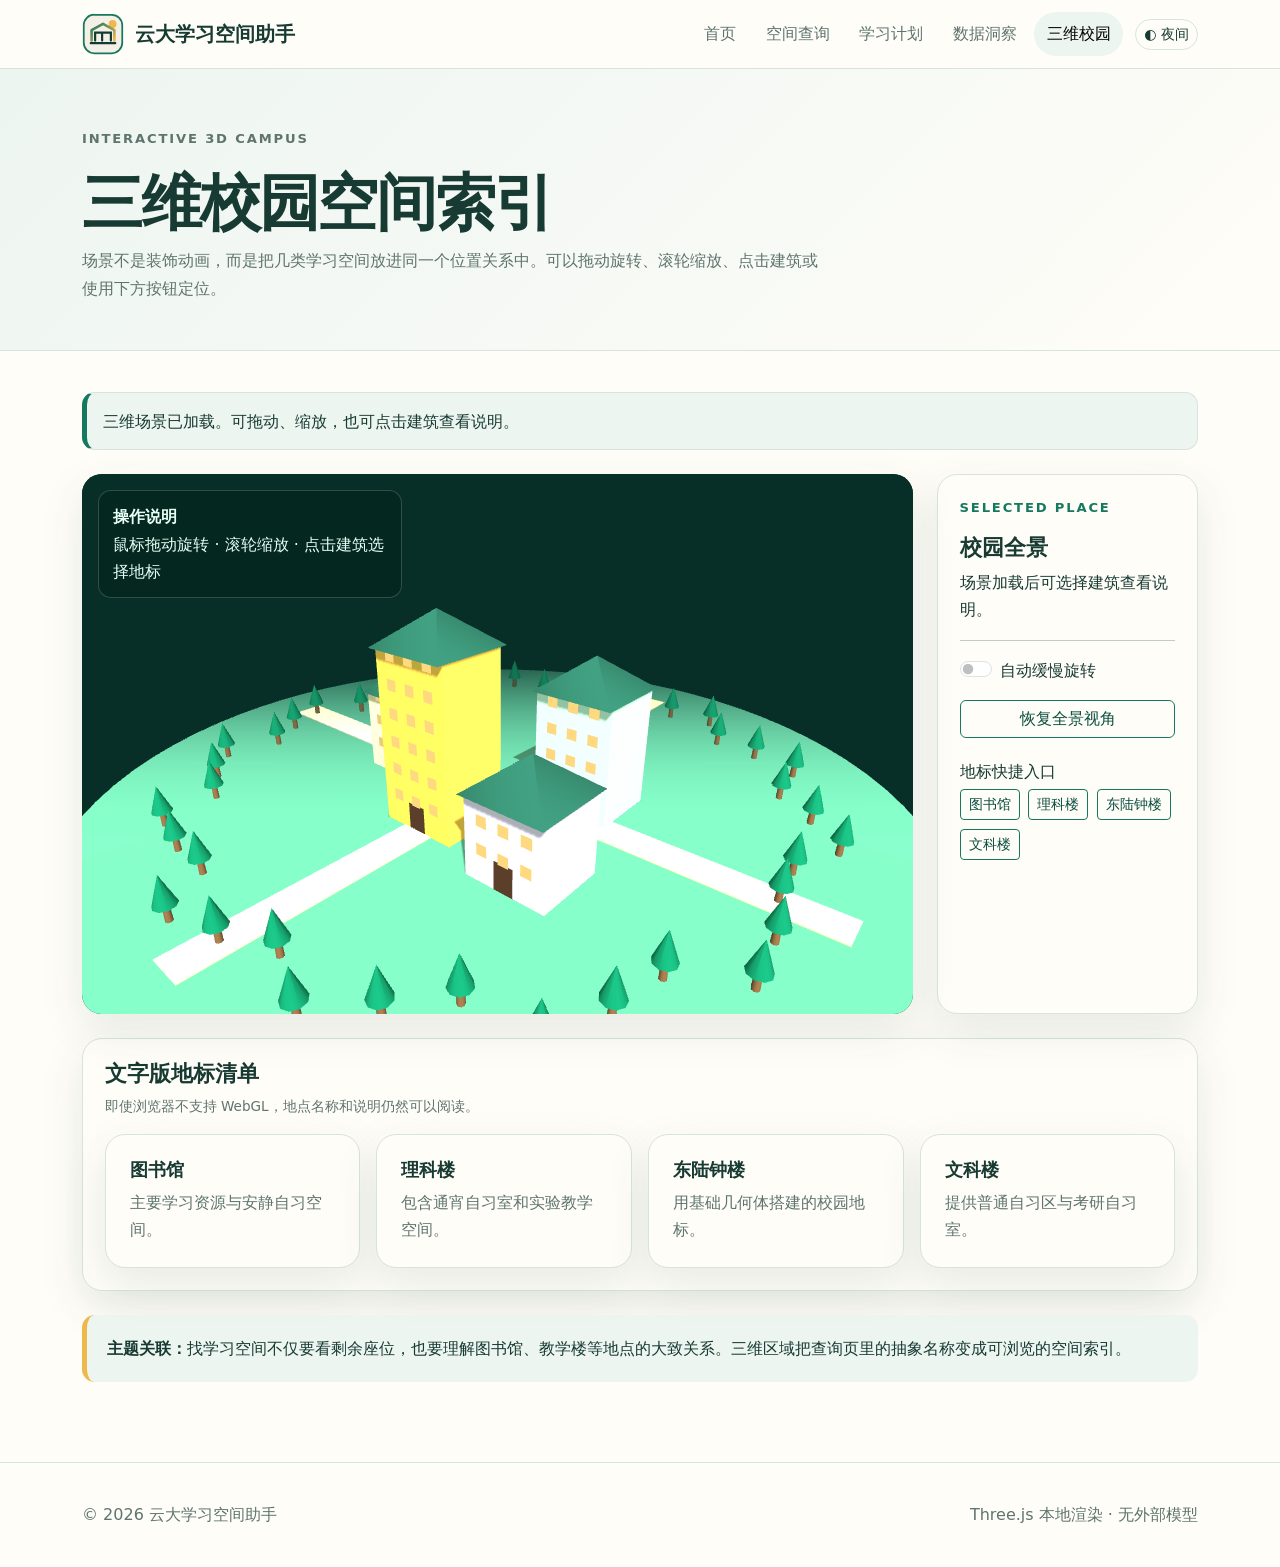
==== campus.html @ c3020cea "feat: 完成空间计划图表与三维交互" ====
<!doctype html>
<html lang="zh-CN">
<head>
  <meta charset="utf-8"><meta name="viewport" content="width=device-width, initial-scale=1"><meta name="description" content="可旋转、缩放和选择地标的三维校园学习空间场景。"><title>三维校园｜云大学习空间助手</title>
  <link rel="icon" href="assets/img/logo.svg" type="image/svg+xml"><link rel="stylesheet" href="libs/bootstrap-5.3.8.min.css"><link rel="stylesheet" href="assets/css/app.css">
</head>
<body data-page="campus">
  <a class="skip-link" href="#main">跳到主要内容</a>
  <header class="site-header"><nav class="navbar navbar-expand-lg" aria-label="主导航"><div class="container"><a class="navbar-brand" href="index.html"><img src="assets/img/logo.svg" alt=""><span>云大学习空间助手</span></a><button class="navbar-toggler" type="button" data-bs-toggle="collapse" data-bs-target="#mainNav" aria-controls="mainNav" aria-expanded="false" aria-label="展开导航"><span class="navbar-toggler-icon"></span></button><div class="collapse navbar-collapse" id="mainNav"><ul class="navbar-nav ms-auto align-items-lg-center gap-lg-1"><li class="nav-item"><a class="nav-link" data-nav="home" href="index.html">首页</a></li><li class="nav-item"><a class="nav-link" data-nav="spaces" href="spaces.html">空间查询</a></li><li class="nav-item"><a class="nav-link" data-nav="plans" href="plans.html">学习计划</a></li><li class="nav-item"><a class="nav-link" data-nav="insights" href="insights.html">数据洞察</a></li><li class="nav-item"><a class="nav-link" data-nav="campus" href="campus.html">三维校园</a></li><li class="nav-item ms-lg-2"><button class="btn btn-sm theme-button" id="themeToggle" type="button" aria-pressed="false">◐ 夜间</button></li></ul></div></div></nav></header>
  <main id="main">
    <section class="page-hero"><div class="container"><p class="eyebrow">Interactive 3D campus</p><h1>三维校园空间索引</h1><p>场景不是装饰动画，而是把几类学习空间放进同一个位置关系中。可以拖动旋转、滚轮缩放、点击建筑或使用下方按钮定位。</p></div></section>
    <div class="page-main"><div class="container">
      <div id="campusStatus" class="status-banner mb-4" role="status" aria-live="polite">正在读取三维地标数据……</div>
      <div class="row g-4">
        <div class="col-xl-9"><section class="scene-shell" aria-labelledby="sceneTitle"><div class="scene-help"><strong id="sceneTitle">操作说明</strong><span>鼠标拖动旋转 · 滚轮缩放 · 点击建筑选择地标</span></div><div id="campusScene" tabindex="0" role="application" aria-label="可交互的三维校园场景"></div></section></div>
        <div class="col-xl-3"><aside class="panel h-100" aria-labelledby="landmarkName"><p class="eyebrow">Selected place</p><h2 id="landmarkName">校园全景</h2><p id="landmarkDescription">场景加载后可选择建筑查看说明。</p><hr><div class="form-check form-switch mb-3"><input class="form-check-input" id="autoRotate" type="checkbox"><label class="form-check-label" for="autoRotate">自动缓慢旋转</label></div><button class="btn btn-outline-brand w-100" id="resetScene" type="button">恢复全景视角</button><h3 class="h6 mt-4">地标快捷入口</h3><div class="landmark-buttons" id="landmarkButtons"></div></aside></div>
      </div>
      <section class="panel mt-4" aria-labelledby="fallbackTitle"><h2 id="fallbackTitle">文字版地标清单</h2><p class="chart-note">即使浏览器不支持 WebGL，地点名称和说明仍然可以阅读。</p><div class="row g-3" id="landmarkTextList"></div></section>
      <div class="callout mt-4"><strong>主题关联：</strong>找学习空间不仅要看剩余座位，也要理解图书馆、教学楼等地点的大致关系。三维区域把查询页里的抽象名称变成可浏览的空间索引。</div>
    </div></div>
  </main>
  <footer class="site-footer"><div class="container d-flex flex-wrap justify-content-between gap-2"><span>© <span data-current-year></span> 云大学习空间助手</span><span>Three.js 本地渲染 · 无外部模型</span></div></footer>
  <script src="libs/bootstrap-5.3.8.bundle.min.js" defer></script><script src="libs/jquery-3.7.1.min.js" defer></script><script src="libs/three-0.128.0.min.js" defer></script><script src="libs/OrbitControls-0.128.0.js" defer></script><script src="assets/js/common.js" defer></script><script src="assets/js/campus.js" defer></script>
</body>
</html>
---- assets/css/app.css ----
:root {
  --ink: #173a32;
  --muted: #5f746e;
  --brand: #16785f;
  --brand-dark: #0b4f40;
  --accent: #efb84c;
  --paper: #fffdf8;
  --soft: #edf5f1;
  --line: #d7e3de;
  --danger: #b83b42;
  --shadow: 0 16px 45px rgba(20, 64, 53, .1);
  --radius: 1.25rem;
}

[data-theme="night"] {
  --ink: #ebf7f2;
  --muted: #b6c9c2;
  --brand: #66c5a4;
  --brand-dark: #d6f6e9;
  --accent: #f6c96e;
  --paper: #102621;
  --soft: #18352e;
  --line: #31534a;
  --danger: #ff9297;
  --shadow: 0 16px 45px rgba(0, 0, 0, .24);
}

* { box-sizing: border-box; }
html { scroll-behavior: smooth; }
body {
  min-height: 100vh;
  color: var(--ink);
  background: var(--paper);
  font-family: "Microsoft YaHei", "PingFang SC", system-ui, sans-serif;
  line-height: 1.7;
}
a { color: var(--brand); }
img { max-width: 100%; }
button, input, select, textarea { font: inherit; }
:focus-visible { outline: 3px solid var(--accent); outline-offset: 3px; }

.skip-link {
  position: fixed; left: 1rem; top: -5rem; z-index: 2000;
  padding: .7rem 1rem; background: var(--ink); color: var(--paper); border-radius: .6rem;
}
.skip-link:focus { top: 1rem; }

.site-header {
  position: sticky; top: 0; z-index: 1000;
  background: color-mix(in srgb, var(--paper) 91%, transparent);
  border-bottom: 1px solid var(--line); backdrop-filter: blur(14px);
}
.navbar-brand { display: flex; align-items: center; gap: .7rem; color: var(--ink); font-weight: 800; }
.navbar-brand img { width: 42px; height: 42px; }
.nav-link { color: var(--muted); border-radius: 99px; padding-inline: .8rem !important; }
.nav-link:hover, .nav-link.active { color: var(--brand-dark); background: var(--soft); }
.theme-button { border: 1px solid var(--line); color: var(--ink); background: var(--paper); border-radius: 99px; }

.hero { padding: 4.8rem 0 3.5rem; overflow: hidden; }
.eyebrow { color: var(--brand); font-size: .82rem; font-weight: 800; letter-spacing: .14em; text-transform: uppercase; }
.display-title { font-size: clamp(2.45rem, 6vw, 5.4rem); font-weight: 900; line-height: 1.04; letter-spacing: -.045em; }
.display-title span { color: var(--brand); }
.lead-copy { max-width: 42rem; color: var(--muted); font-size: 1.08rem; }
.hero-art { filter: drop-shadow(0 28px 38px rgba(20, 64, 53, .15)); }
.hero-actions { display: flex; flex-wrap: wrap; gap: .8rem; }

.btn-brand { color: #fff; background: var(--brand); border-color: var(--brand); }
.btn-brand:hover { color: #fff; background: var(--brand-dark); border-color: var(--brand-dark); }
.btn-outline-brand { color: var(--brand-dark); border-color: var(--brand); }
.btn-outline-brand:hover { color: #fff; background: var(--brand); }

.section { padding: 4.6rem 0; }
.section-soft { background: var(--soft); }
.section-heading { max-width: 48rem; margin-bottom: 2rem; }
.section-heading h1, .section-heading h2 { font-weight: 850; letter-spacing: -.025em; }
.section-heading p { color: var(--muted); }

.feature-card, .panel, .metric-card, .notice-card, .space-card, .task-card {
  background: var(--paper); border: 1px solid var(--line); border-radius: var(--radius); box-shadow: var(--shadow);
}
.feature-card { height: 100%; padding: 1.5rem; }
.feature-number { display: grid; place-items: center; width: 2.7rem; height: 2.7rem; border-radius: .9rem; background: var(--soft); color: var(--brand); font-weight: 900; }
.feature-card h3 { margin-top: 1rem; font-size: 1.13rem; font-weight: 800; }
.feature-card p { margin: 0; color: var(--muted); }

.metric-card { padding: 1.25rem; }
.metric-label { color: var(--muted); font-size: .88rem; }
.metric-value { display: block; margin-top: .15rem; color: var(--brand-dark); font-size: 2rem; font-weight: 900; }
.metric-note { color: var(--muted); font-size: .8rem; }

.page-hero { padding: 3.7rem 0 2rem; background: linear-gradient(135deg, var(--soft), var(--paper)); border-bottom: 1px solid var(--line); }
.page-hero h1 { font-size: clamp(2rem, 5vw, 3.8rem); font-weight: 900; letter-spacing: -.035em; }
.page-hero p { max-width: 46rem; color: var(--muted); }
.page-main { padding: 2.6rem 0 5rem; }

.status-banner { padding: .9rem 1rem; border: 1px solid var(--line); border-left: 5px solid var(--brand); border-radius: .8rem; background: var(--soft); }
.status-banner[data-kind="error"] { border-left-color: var(--danger); }
.status-banner[data-kind="warning"] { border-left-color: var(--accent); }
.panel { padding: 1.35rem; }
.panel h2 { font-size: 1.35rem; font-weight: 850; }
.form-label { color: var(--ink); font-weight: 700; }
.form-control, .form-select { color: var(--ink); background-color: var(--paper); border-color: var(--line); }
.form-control:focus, .form-select:focus { color: var(--ink); background-color: var(--paper); border-color: var(--brand); box-shadow: 0 0 0 .25rem rgba(22, 120, 95, .16); }

.notice-card { height: 100%; padding: 1.1rem; box-shadow: none; }
.notice-card h3 { margin: .5rem 0 .3rem; font-size: 1rem; font-weight: 800; }
.notice-card p { margin: 0; color: var(--muted); font-size: .9rem; }
.notice-meta { display: flex; justify-content: space-between; align-items: center; color: var(--muted); font-size: .78rem; }
.notice-level { color: var(--brand-dark); background: var(--soft); border-radius: 99px; padding: .15rem .55rem; font-weight: 800; }

.filter-grid { display: grid; grid-template-columns: 2fr 1fr 1fr 1fr; gap: .9rem; }
.result-meta { color: var(--muted); font-size: .9rem; }
.space-grid { display: grid; grid-template-columns: repeat(3, minmax(0, 1fr)); gap: 1rem; }
.space-card { display: flex; flex-direction: column; min-width: 0; padding: 1.2rem; box-shadow: none; }
.space-card h3 { margin: .6rem 0 .25rem; font-size: 1.05rem; font-weight: 850; }
.space-card p { color: var(--muted); font-size: .86rem; }
.space-card .availability { margin-left: auto; color: var(--brand-dark); font-weight: 900; white-space: nowrap; }
.space-card-top { display: flex; gap: .7rem; align-items: start; }
.status-chip { display: inline-flex; align-items: center; gap: .35rem; border-radius: 99px; padding: .18rem .55rem; font-size: .75rem; font-weight: 800; }
.status-chip::before { content: ""; width: .48rem; height: .48rem; border-radius: 50%; background: currentColor; }
.status-open { color: #0b6a49; background: #dff5e9; }
.status-closed { color: #8a4b15; background: #fff0d7; }
[data-theme="night"] .status-open { color: #8ce0bb; background: #193c31; }
[data-theme="night"] .status-closed { color: #ffd18e; background: #49351b; }
.tag-list { display: flex; flex-wrap: wrap; gap: .35rem; margin: .6rem 0 1rem; }
.tag { color: var(--muted); background: var(--soft); border-radius: .45rem; padding: .12rem .42rem; font-size: .72rem; }
.seat-meter { height: .45rem; margin-top: auto; overflow: hidden; background: var(--soft); border-radius: 99px; }
.seat-meter span { display: block; height: 100%; background: linear-gradient(90deg, var(--brand), var(--accent)); }
.space-actions { display: flex; justify-content: space-between; gap: .55rem; margin-top: 1rem; }
.space-actions .btn { flex: 1; }

.empty-state { grid-column: 1 / -1; padding: 2.4rem 1rem; color: var(--muted); background: var(--soft); border: 1px dashed var(--line); border-radius: var(--radius); text-align: center; }
.custom-badge { color: #fff; background: #7c4bc2; border-radius: 99px; padding: .14rem .5rem; font-size: .7rem; font-weight: 700; }

.task-list { display: grid; gap: .8rem; margin: 0; padding: 0; list-style: none; }
.task-card { display: grid; grid-template-columns: auto 1fr auto; gap: .9rem; align-items: center; padding: 1rem; box-shadow: none; }
.task-card[data-done="true"] .task-title { color: var(--muted); text-decoration: line-through; }
.task-title { display: block; font-weight: 800; }
.task-meta { display: block; color: var(--muted); font-size: .82rem; }
.task-actions { display: flex; gap: .35rem; }
.progress { height: .7rem; background: var(--soft); }
.progress-bar { background-color: var(--brand); }

.chart-box { width: 100%; height: 360px; }
.chart-note { color: var(--muted); font-size: .85rem; }
.data-check-table { min-width: 620px; }
.table { --bs-table-color: var(--ink); --bs-table-bg: var(--paper); --bs-table-border-color: var(--line); }

.scene-shell { position: relative; overflow: hidden; min-height: 540px; border-radius: var(--radius); background: #082f27; box-shadow: var(--shadow); }
#campusScene { width: 100%; height: 540px; }
#campusScene canvas { display: block; width: 100%; height: 100%; }
.scene-help { position: absolute; left: 1rem; top: 1rem; max-width: 19rem; padding: .75rem .9rem; color: #e8fff6; background: rgba(4, 38, 31, .82); border: 1px solid rgba(255,255,255,.18); border-radius: .8rem; backdrop-filter: blur(8px); }
.scene-help strong { display: block; }
.landmark-buttons { display: flex; flex-wrap: wrap; gap: .55rem; }

.callout { padding: 1.25rem; border-left: 5px solid var(--accent); background: var(--soft); border-radius: .8rem; }
.code-inline { color: var(--ink); background: var(--soft); border: 1px solid var(--line); border-radius: .35rem; padding: .08rem .35rem; }
.site-footer { padding: 2.4rem 0; color: var(--muted); border-top: 1px solid var(--line); }
.site-footer a { color: inherit; }

@media (max-width: 991.98px) {
  .hero { padding-top: 3rem; }
  .space-grid { grid-template-columns: repeat(2, minmax(0, 1fr)); }
  .filter-grid { grid-template-columns: 1fr 1fr; }
}
@media (max-width: 575.98px) {
  .display-title { font-size: 2.55rem; }
  .section { padding: 3.5rem 0; }
  .space-grid { grid-template-columns: 1fr; }
  .filter-grid { grid-template-columns: 1fr; }
  .task-card { grid-template-columns: auto 1fr; }
  .task-actions { grid-column: 2; }
  .chart-box { height: 300px; }
  .scene-shell, #campusScene { min-height: 430px; height: 430px; }
  .scene-help { right: 1rem; max-width: none; }
}

@media (prefers-reduced-motion: reduce) {
  *, *::before, *::after { scroll-behavior: auto !important; transition: none !important; animation: none !important; }
}

@media print {
  .site-header, .site-footer, .hero-actions, .theme-button { display: none !important; }
  body { color: #000; background: #fff; }
  .panel, .feature-card, .metric-card { box-shadow: none; break-inside: avoid; }
}
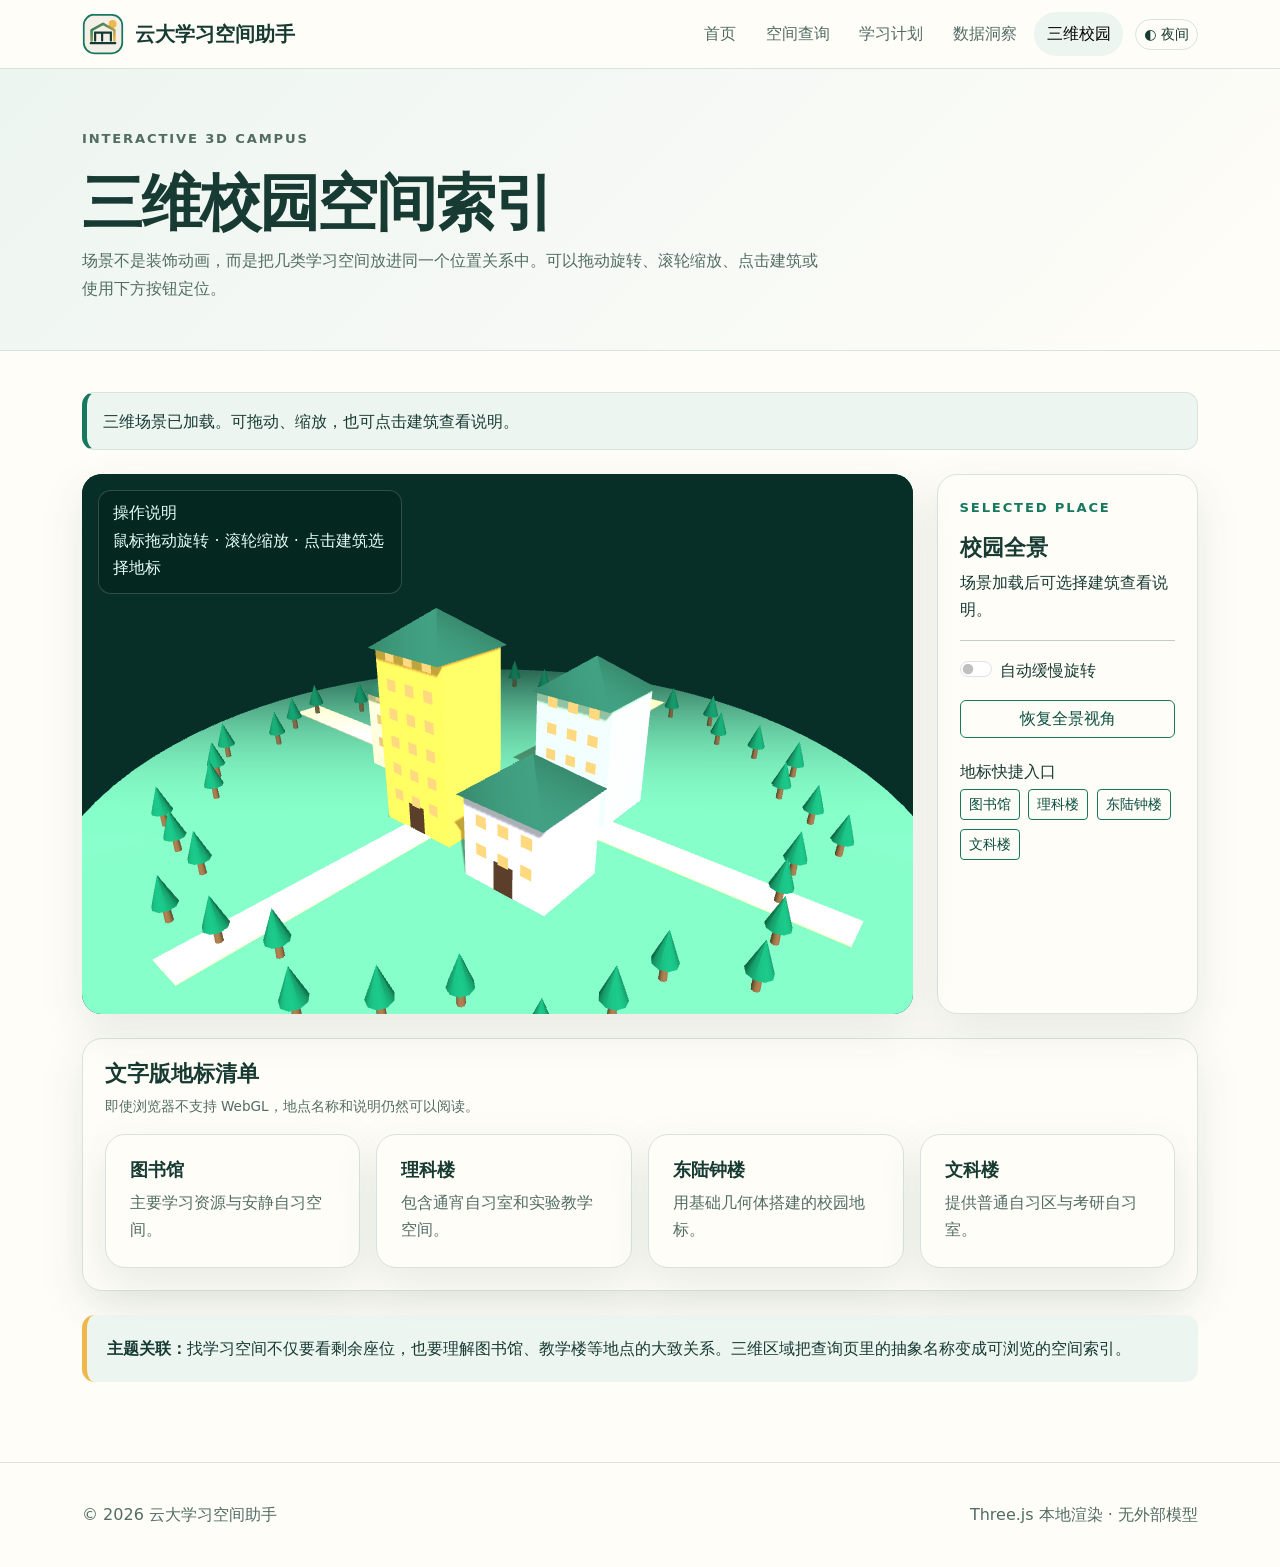
==== commit 7188f293: "test: 完成多端测试与三项选做研究" ====
--- a/campus.html
+++ b/campus.html
@@ -12,7 +12,7 @@
     <div class="page-main"><div class="container">
       <div id="campusStatus" class="status-banner mb-4" role="status" aria-live="polite">正在读取三维地标数据……</div>
       <div class="row g-4">
-        <div class="col-xl-9"><section class="scene-shell" aria-labelledby="sceneTitle"><div class="scene-help"><strong id="sceneTitle">操作说明</strong><span>鼠标拖动旋转 · 滚轮缩放 · 点击建筑选择地标</span></div><div id="campusScene" tabindex="0" role="application" aria-label="可交互的三维校园场景"></div></section></div>
+        <div class="col-xl-9"><section class="scene-shell" aria-labelledby="sceneTitle"><div class="scene-help"><h2 class="h6 mb-1" id="sceneTitle">操作说明</h2><span>鼠标拖动旋转 · 滚轮缩放 · 点击建筑选择地标</span></div><div id="campusScene" tabindex="0" role="application" aria-label="可交互的三维校园场景"></div></section></div>
         <div class="col-xl-3"><aside class="panel h-100" aria-labelledby="landmarkName"><p class="eyebrow">Selected place</p><h2 id="landmarkName">校园全景</h2><p id="landmarkDescription">场景加载后可选择建筑查看说明。</p><hr><div class="form-check form-switch mb-3"><input class="form-check-input" id="autoRotate" type="checkbox"><label class="form-check-label" for="autoRotate">自动缓慢旋转</label></div><button class="btn btn-outline-brand w-100" id="resetScene" type="button">恢复全景视角</button><h3 class="h6 mt-4">地标快捷入口</h3><div class="landmark-buttons" id="landmarkButtons"></div></aside></div>
       </div>
       <section class="panel mt-4" aria-labelledby="fallbackTitle"><h2 id="fallbackTitle">文字版地标清单</h2><p class="chart-note">即使浏览器不支持 WebGL，地点名称和说明仍然可以阅读。</p><div class="row g-3" id="landmarkTextList"></div></section>
--- a/assets/css/app.css
+++ b/assets/css/app.css
@@ -1,6 +1,6 @@
 :root {
   --ink: #173a32;
-  --muted: #5f746e;
+  --muted: #526c64;
   --brand: #16785f;
   --brand-dark: #0b4f40;
   --accent: #efb84c;
